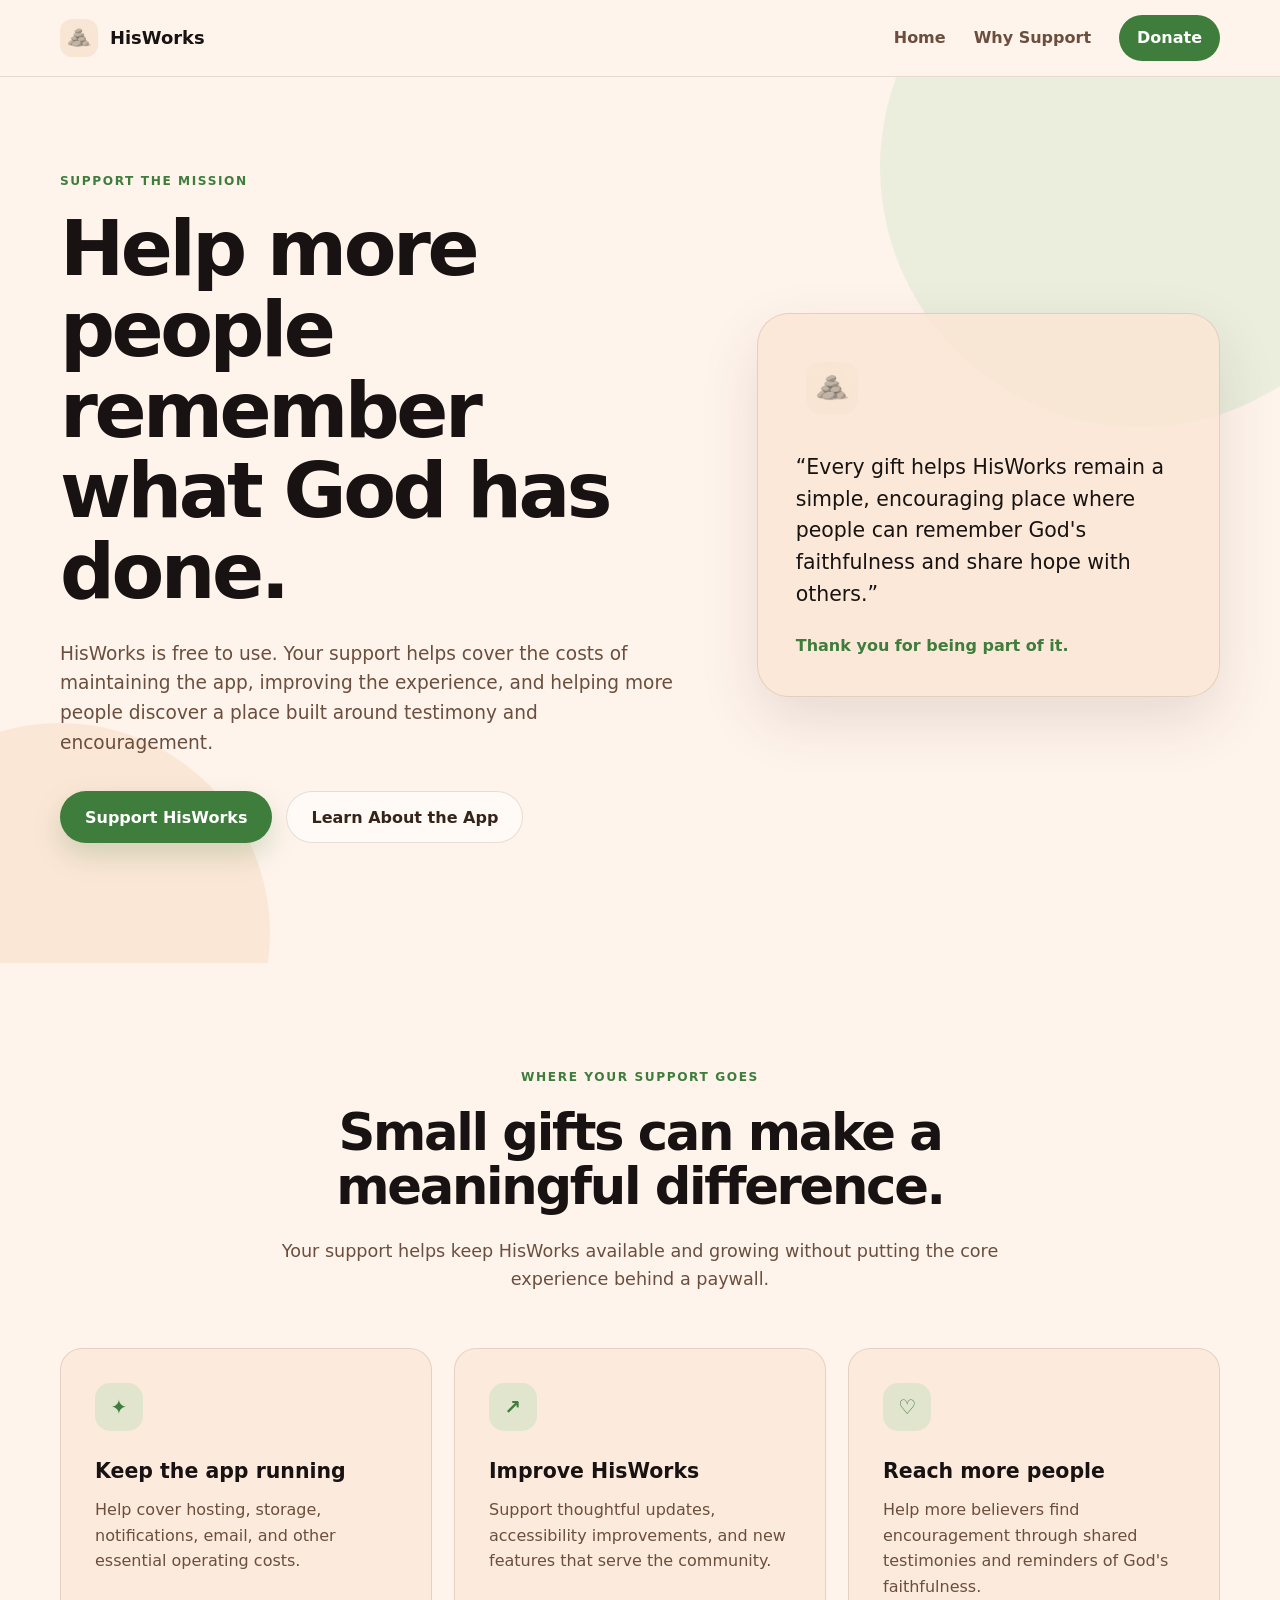
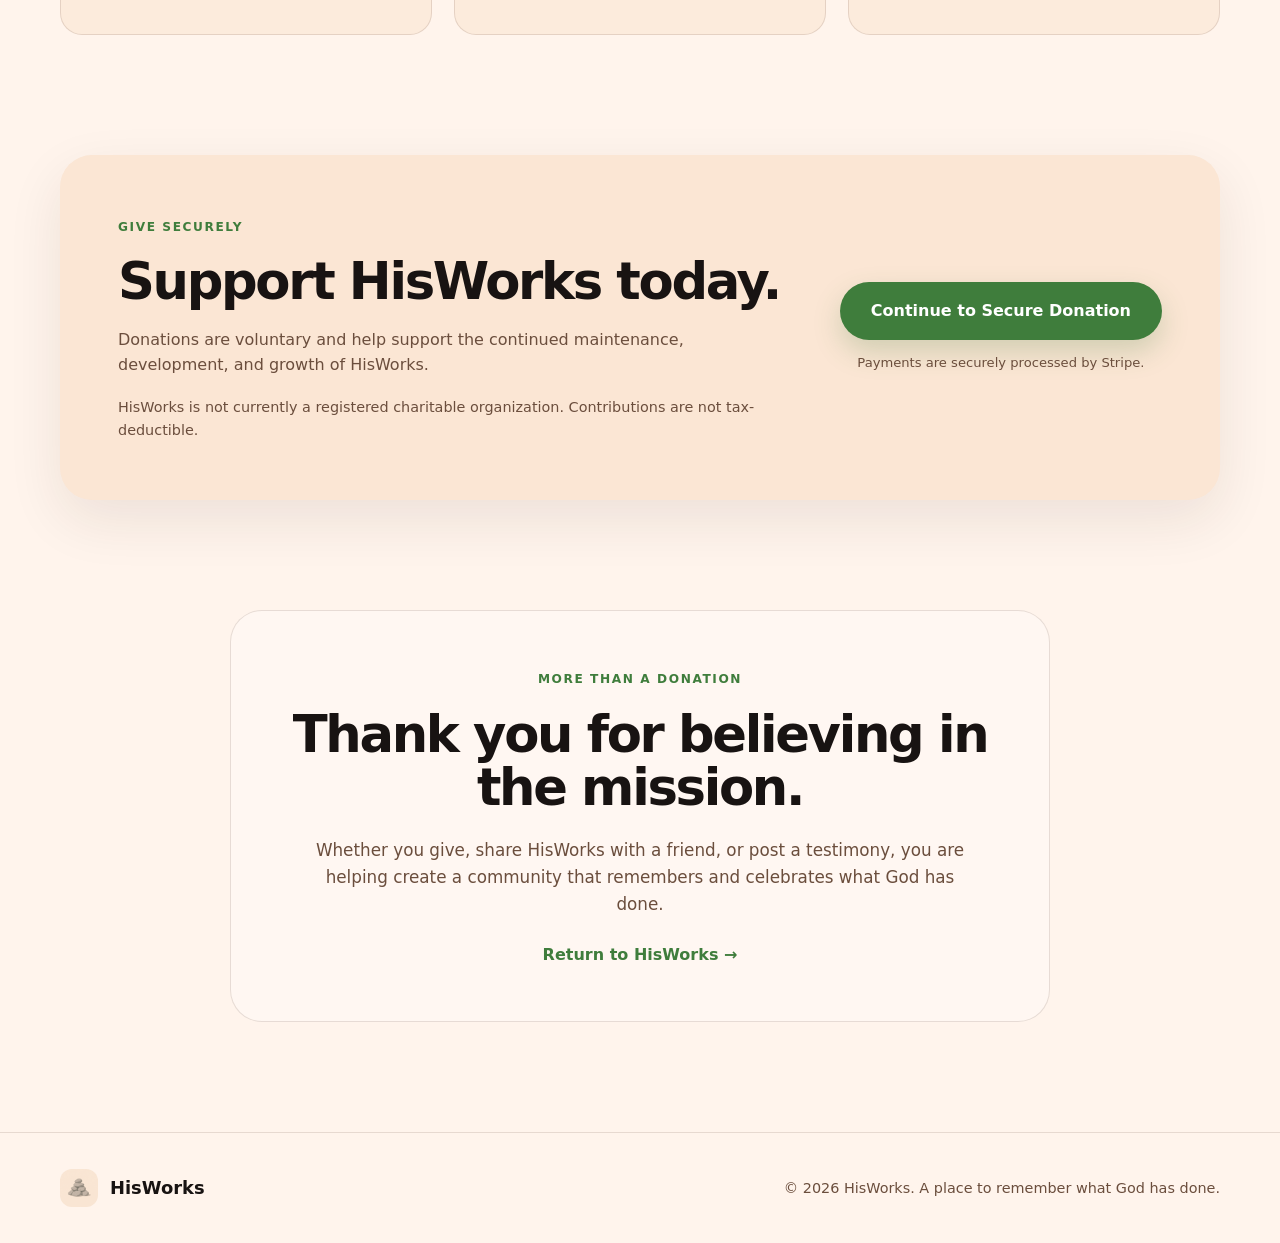
==== donate.html @ 077226a1 "donate page" ====
<!DOCTYPE html>
<html lang="en">
  <head>
    <meta charset="UTF-8" />
    <meta name="viewport" content="width=device-width, initial-scale=1.0" />
    <meta
      name="description"
      content="Support HisWorks and help more people remember and share what God has done."
    />
    <link rel="icon" href="assets/favicon.ico" type="image/x-icon" />
    <link rel="stylesheet" type="text/css" href="style.css" />
    <link rel="stylesheet" type="text/css" href="donate-style.css" />
    <title>Support HisWorks</title>
  </head>

  <body>
    <header class="site-header">
      <div class="container header-inner">
        <a class="brand" href="/" aria-label="HisWorks home">
          <img
            class="brand-logo"
            src="assets/icon2-1024x1024.png"
            alt="HisWorks logo, an altar of rocks"
          />
          <span>HisWorks</span>
        </a>

        <nav class="site-nav" aria-label="Main navigation">
          <a href="/">Home</a>
          <a href="#why-support">Why Support</a>
          <a
            class="nav-button"
            href="https://donate.stripe.com/7sYaEY1kb5Ebe15gxE6AM00"
            target="_blank"
            rel="noopener noreferrer"
            >Donate</a
          >
        </nav>
      </div>
    </header>

    <main>
      <section class="donate-hero">
        <div class="donate-orb donate-orb-one"></div>
        <div class="donate-orb donate-orb-two"></div>

        <div class="container donate-hero-inner">
          <div class="donate-copy">
            <span class="eyebrow">Support the mission</span>
            <h1>Help more people remember what God has done.</h1>
            <p>
              HisWorks is free to use. Your support helps cover the costs of
              maintaining the app, improving the experience, and helping more
              people discover a place built around testimony and encouragement.
            </p>

            <div class="hero-actions">
              <a
                class="button button-primary"
                href="https://donate.stripe.com/7sYaEY1kb5Ebe15gxE6AM00"
                target="_blank"
                rel="noopener noreferrer"
                >Support HisWorks</a
              >
              <a class="button button-secondary" href="/"
                >Learn About the App</a
              >
            </div>
          </div>

          <aside class="support-card" aria-label="A message of thanks">
            <div class="support-icon">
              <img
                src="assets/icon2-1024x1024.png"
                alt="HisWorks logo, an altar of rocks"
              />
            </div>
            <p class="support-quote">
              “Every gift helps HisWorks remain a simple, encouraging place
              where people can remember God's faithfulness and share hope with
              others.”
            </p>
            <p class="support-thanks">Thank you for being part of it.</p>
          </aside>
        </div>
      </section>

      <section class="section" id="why-support">
        <div class="container narrow">
          <span class="eyebrow">Where your support goes</span>
          <h2>Small gifts can make a meaningful difference.</h2>
          <p class="section-intro">
            Your support helps keep HisWorks available and growing without
            putting the core experience behind a paywall.
          </p>
        </div>

        <div class="container impact-grid">
          <article class="impact-card">
            <div class="impact-icon">✦</div>
            <h3>Keep the app running</h3>
            <p>
              Help cover hosting, storage, notifications, email, and other
              essential operating costs.
            </p>
          </article>

          <article class="impact-card">
            <div class="impact-icon">↗</div>
            <h3>Improve HisWorks</h3>
            <p>
              Support thoughtful updates, accessibility improvements, and new
              features that serve the community.
            </p>
          </article>

          <article class="impact-card">
            <div class="impact-icon">♡</div>
            <h3>Reach more people</h3>
            <p>
              Help more believers find encouragement through shared testimonies
              and reminders of God's faithfulness.
            </p>
          </article>
        </div>
      </section>

      <section class="donation-section" id="donate">
        <div class="container donation-panel">
          <div class="donation-copy">
            <span class="eyebrow">Give securely</span>
            <h2>Support HisWorks today.</h2>
            <p>
              Donations are voluntary and help support the continued
              maintenance, development, and growth of HisWorks.
            </p>
            <p class="donation-note">
              HisWorks is not currently a registered charitable organization.
              Contributions are not tax-deductible.
            </p>
          </div>

          <div class="donation-action">
            <a
              class="button button-primary button-large"
              href="https://donate.stripe.com/7sYaEY1kb5Ebe15gxE6AM00"
              target="_blank"
              rel="noopener noreferrer"
            >
              Continue to Secure Donation
            </a>
            <span>Payments are securely processed by Stripe.</span>
          </div>
        </div>
      </section>

      <section class="thank-you-section">
        <div class="container thank-you-card">
          <span class="eyebrow">More than a donation</span>
          <h2>Thank you for believing in the mission.</h2>
          <p>
            Whether you give, share HisWorks with a friend, or post a testimony,
            you are helping create a community that remembers and celebrates
            what God has done.
          </p>
          <a class="text-link" href="/">Return to HisWorks →</a>
        </div>
      </section>
    </main>

    <footer class="site-footer">
      <div class="container footer-inner">
        <a class="brand" href="/">
          <img
            class="brand-logo"
            src="assets/icon2-1024x1024.png"
            alt="HisWorks logo, an altar of rocks"
          />
          <span>HisWorks</span>
        </a>
        <p>© 2026 HisWorks. A place to remember what God has done.</p>
      </div>
    </footer>
  </body>
</html>
---- style.css ----
:root {
  --background: #fff4ec;
  --surface: #fbe6d4;
  --surface-soft: #efd9c5;
  --dark: #181312;
  --ink: #36241a;
  --ink-muted: #6b4e3d;
  --primary: #3f7d3c;
  --primary-soft: #a6d8aa;
  --logo-background: #fce7cf;
  --white: #ffffff;
  --border: rgba(107, 78, 61, 0.16);
  --shadow: 0 24px 60px rgba(54, 36, 26, 0.12);
  --container: 1160px;
}

* {
  box-sizing: border-box;
}
html {
  scroll-behavior: smooth;
}
body {
  margin: 0;
  font-family: Inter, ui-sans-serif, system-ui, -apple-system,
    BlinkMacSystemFont, "Segoe UI", sans-serif;
  color: var(--ink);
  background: var(--background);
  line-height: 1.6;
}
img {
  display: block;
  max-width: 100%;
}
a {
  color: inherit;
  text-decoration: none;
}
.container {
  width: min(calc(100% - 40px), var(--container));
  margin: 0 auto;
}
.narrow {
  max-width: 760px;
  text-align: center;
}

.site-header {
  position: sticky;
  top: 0;
  z-index: 20;
  background: rgba(255, 244, 236, 0.88);
  border-bottom: 1px solid var(--border);
  backdrop-filter: blur(16px);
}
.header-inner {
  min-height: 76px;
  display: flex;
  align-items: center;
  justify-content: space-between;
  gap: 24px;
}
.brand {
  display: inline-flex;
  align-items: center;
  gap: 12px;
  color: var(--dark);
  font-size: 1.12rem;
  font-weight: 800;
}
.brand-logo {
  width: 38px;
  height: 38px;
  border-radius: 12px;
  background: var(--logo-background);
}
.site-nav {
  display: flex;
  align-items: center;
  gap: 28px;
  color: var(--ink-muted);
  font-weight: 650;
}
.site-nav a:hover {
  color: var(--primary);
}
.nav-button {
  padding: 10px 18px;
  color: var(--white) !important;
  background: var(--primary);
  border-radius: 999px;
}

.hero {
  position: relative;
  overflow: hidden;
  padding: 50px 0 110px;
}
.hero::before {
  content: "";
  position: absolute;
  top: -160px;
  right: -120px;
  width: 520px;
  height: 520px;
  border-radius: 50%;
  background: rgba(166, 216, 170, 0.22);

  animation: heroFloat 12s ease-in-out infinite;
  will-change: transform;
}
.hero-grid {
  position: relative;
  display: grid;
  grid-template-columns: 1.02fr 0.98fr;
  align-items: center;
  gap: 70px;
}
.eyebrow {
  display: inline-block;
  margin-bottom: 18px;
  color: var(--primary);
  font-size: 0.76rem;
  font-weight: 800;
  letter-spacing: 0.13em;
  text-transform: uppercase;
}
.hero h1,
.section h2,
.cta-card h2 {
  margin: 0;
  color: var(--dark);
  letter-spacing: -0.045em;
  line-height: 1.05;
}
.hero h1 {
  max-width: 680px;
  font-size: clamp(3.1rem, 6vw, 5.9rem);
}
.hero-copy > p {
  max-width: 610px;
  margin: 26px 0 0;
  color: var(--ink-muted);
  font-size: 1.16rem;
}
.hero-actions {
  display: flex;
  flex-wrap: wrap;
  gap: 14px;
  margin-top: 34px;
}
.button {
  display: inline-flex;
  min-height: 52px;
  align-items: center;
  justify-content: center;
  padding: 0 24px;
  border: 1px solid transparent;
  border-radius: 999px;
  font-weight: 750;
  transition: transform 160ms ease, background 160ms ease;
}
.button:hover {
  transform: translateY(-2px);
}
.button-primary {
  color: var(--white);
  background: var(--primary);
  box-shadow: 0 12px 28px rgba(63, 125, 60, 0.22);
}
.button-primary:hover {
  background: #346d32;
}
.button-secondary {
  color: var(--ink);
  background: rgba(255, 255, 255, 0.5);
  border-color: var(--border);
}
.hero-note {
  margin-top: 18px !important;
  font-size: 0.9rem !important;
}

.hero-visual {
  position: relative;
  min-height: 570px;
}
.phone {
  position: absolute;
  width: 260px;
  padding: 12px;
  border: 1px solid rgba(54, 36, 26, 0.14);
  border-radius: 38px;
  background: var(--dark);
  box-shadow: var(--shadow);
  transition: transform 350ms cubic-bezier(0.22, 1, 0.36, 1),
    box-shadow 350ms ease;
}
.phone::before {
  content: "";
  position: absolute;
  top: 15px;
  left: 50%;
  width: 84px;
  height: 20px;
  border-radius: 999px;
  background: var(--dark);
  transform: translateX(-50%);
  z-index: 2;
}
.phone-screen {
  height: 520px;
  overflow: hidden;
  padding-top: 38px;
  border-radius: 28px;
  background: var(--background);
}
.phone-back {
  top: 44px;
  left: 10px;
  transform: rotate(-7deg);
}
.phone-front {
  top: 0;
  right: 10px;
  z-index: 2;
  transform: rotate(5deg);
}
.hero-visual:hover .phone-back {
  transform: translate(-20px, -4px) rotate(-10deg);
  box-shadow: 0 30px 70px rgba(54, 36, 26, 0.18);
}
.hero-visual:hover .phone-front {
  transform: translate(20px, -12px) rotate(8deg);
  box-shadow: 0 35px 80px rgba(54, 36, 26, 0.22);
}
.soft-screen {
  padding: 55px 16px 18px;
}
.mini-heading {
  margin-bottom: 18px;
  text-align: center;
  font-size: 0.88rem;
  font-weight: 800;
}
.mini-card {
  margin-bottom: 14px;
  padding: 16px;
  border-radius: 18px;
  background: rgba(239, 217, 197, 0.52);
}
.mini-card p {
  margin: 6px 0 12px;
  font-size: 0.82rem;
  line-height: 1.45;
}
.mini-date {
  color: var(--ink-muted);
  font-size: 0.68rem;
}
.mini-tag {
  display: inline-block;
  margin: 2px 4px 0 0;
  padding: 4px 8px;
  color: var(--primary);
  background: rgba(166, 216, 170, 0.28);
  border-radius: 999px;
  font-size: 0.62rem;
  font-weight: 700;
}
.feed-mark {
  display: grid;
  height: 54px;
  place-items: center;
  border-bottom: 1px solid var(--border);
}
.feed-mark img {
  width: 32px;
  height: 32px;
  border-radius: 10px;
  background: var(--logo-background);
}
.feed-post {
  display: grid;
  grid-template-columns: 36px 1fr;
  gap: 10px;
  padding: 15px 12px;
  border-bottom: 1px solid var(--border);
  font-size: 0.7rem;
}
.feed-post strong {
  display: inline-block;
  margin-right: 4px;
  font-size: 0.76rem;
}
.feed-post span {
  color: var(--ink-muted);
}
.feed-post p {
  margin: 4px 0 8px;
  font-size: 0.74rem;
  line-height: 1.45;
}
.avatar {
  width: 36px;
  height: 36px;
  border-radius: 50%;
  background: linear-gradient(135deg, var(--primary-soft), var(--surface-soft));
}
.avatar-two {
  background: linear-gradient(135deg, var(--surface-soft), var(--primary));
}
.photo-placeholder {
  height: 150px;
  margin-top: 9px;
  border-radius: 14px;
  background: linear-gradient(rgba(24, 19, 18, 0.08), rgba(24, 19, 18, 0.08)),
    linear-gradient(135deg, #9eb58f, #d9c4ae);
}
.post-actions {
  color: var(--primary);
  font-weight: 800;
}
.hero-glow {
  position: absolute;
  inset: 90px 30px 30px;
  border-radius: 50%;
  background: rgba(251, 230, 212, 0.9);
  filter: blur(48px);
  z-index: -1;
  transition: transform 350ms ease, opacity 350ms ease;
}
.hero-visual:hover .hero-glow {
  transform: scale(1.08);
  opacity: 0.8;
}
.section {
  padding: 100px 0;
}
.section h2,
.cta-card h2 {
  font-size: clamp(2.2rem, 4vw, 4rem);
}
.section-intro {
  margin: 24px auto 0;
  color: var(--ink-muted);
  font-size: 1.1rem;
}
#about {
  padding-bottom: 10px;
}
.feature-grid {
  display: grid;
  grid-template-columns: repeat(3, 1fr);
  gap: 22px;
}
.feature-card {
  padding: 34px;
  border: 1px solid var(--border);
  border-radius: 22px;
  background: rgba(251, 230, 212, 0.68);
}
.feature-icon {
  display: grid;
  width: 48px;
  height: 48px;
  margin-bottom: 24px;
  place-items: center;
  color: var(--primary);
  background: rgba(166, 216, 170, 0.3);
  border-radius: 15px;
  font-size: 1.25rem;
  font-weight: 800;
}
.feature-card h3 {
  margin: 0 0 10px;
  color: var(--dark);
  font-size: 1.28rem;
}
.feature-card p {
  margin: 0;
  color: var(--ink-muted);
}

.cta-section {
  padding: 30px 0 110px;
}
.cta-card {
  display: flex;
  align-items: center;
  justify-content: space-between;
  gap: 44px;
  padding: 56px;
  border-radius: 32px;
  background: var(--surface);
  box-shadow: 0 18px 50px rgba(54, 36, 26, 0.08);
}
.cta-card > div {
  max-width: 700px;
}
.cta-card p {
  margin: 18px 0 0;
  color: var(--ink-muted);
}
.cta-card .button {
  flex: 0 0 auto;
}
.site-footer {
  border-top: 1px solid var(--border);
}
.footer-inner {
  min-height: 110px;
  display: flex;
  align-items: center;
  justify-content: space-between;
  gap: 30px;
}
.footer-inner p {
  margin: 0;
  color: var(--ink-muted);
  font-size: 0.9rem;
}

@media (max-width: 900px) {
  .hero {
    padding-top: 72px;
  }
  .hero-grid {
    grid-template-columns: 1fr;
    gap: 54px;
  }
  .hero-copy {
    text-align: center;
  }
  .hero-copy > p {
    margin-right: auto;
    margin-left: auto;
  }
  .hero-actions {
    justify-content: center;
  }
  .hero-visual {
    width: min(100%, 560px);
    margin: 0 auto;
  }
  .feature-grid {
    grid-template-columns: 1fr;
  }
  .cta-card {
    align-items: flex-start;
    flex-direction: column;
  }
}

@media (max-width: 640px) {
  .container {
    width: min(calc(100% - 28px), var(--container));
  }
  .site-nav > a:not(.nav-button) {
    display: none;
  }
  .hero {
    padding: 58px 0 80px;
  }
  .hero h1 {
    font-size: clamp(2.65rem, 14vw, 4.1rem);
  }
  .hero-copy > p {
    font-size: 1rem;
  }
  .hero-actions {
    flex-direction: column;
  }
  .button {
    width: 100%;
  }
  .hero-visual {
    min-height: 510px;
  }
  .phone {
    width: 220px;
  }
  .phone-screen {
    height: 450px;
  }
  .phone-back {
    left: -4px;
  }
  .phone-front {
    right: -4px;
  }
  .section {
    padding: 76px 0;
  }
  .feature-card,
  .cta-card {
    padding: 28px;
  }
  .footer-inner {
    padding: 28px 0;
    align-items: flex-start;
    flex-direction: column;
  }
}

@keyframes heroFloat {
  0% {
    transform: translate3d(0, 0, 0) scale(1);
  }

  50% {
    transform: translate3d(12px, 28px, 0) scale(1.04);
  }

  100% {
    transform: translate3d(0, 0, 0) scale(1);
  }
}
---- donate-style.css ----
/* ========================================
   Donate page
======================================== */

.donate-hero {
  position: relative;
  overflow: hidden;
  padding: 90px 0 120px;
}

.donate-hero-inner {
  position: relative;
  z-index: 2;
  display: grid;
  grid-template-columns: 1.15fr 0.85fr;
  align-items: center;
  gap: 70px;
}

.donate-copy h1,
.donation-copy h2,
.thank-you-card h2 {
  margin: 0;
  color: var(--dark);
  letter-spacing: -0.045em;
  line-height: 1.05;
}

.donate-copy h1 {
  max-width: 760px;
  font-size: clamp(3.1rem, 6vw, 5.9rem);
}

.donate-copy > p {
  max-width: 660px;
  margin: 26px 0 0;
  color: var(--ink-muted);
  font-size: 1.16rem;
}

/* Support message card */

.support-card {
  position: relative;
  padding: 38px;
  border: 1px solid var(--border);
  border-radius: 32px;
  background: rgba(251, 230, 212, 0.82);
  box-shadow: var(--shadow);
  transition: transform 350ms cubic-bezier(0.22, 1, 0.36, 1),
    box-shadow 350ms ease;
}

.support-card:hover {
  transform: translateY(-8px) rotate(1deg);
  box-shadow: 0 34px 80px rgba(54, 36, 26, 0.16);
}

.support-icon {
  display: grid;
  width: 72px;
  height: 72px;
  margin-bottom: 28px;
  place-items: center;
  border-radius: 22px;
}

.support-icon img {
  width: 52px;
  height: 52px;
  border-radius: 14px;
}

.support-quote {
  margin: 0;
  color: var(--dark);
  font-size: 1.28rem;
  line-height: 1.55;
}

.support-thanks {
  margin: 22px 0 0;
  color: var(--primary);
  font-weight: 800;
}

/* Floating donate hero shapes */

.donate-orb {
  position: absolute;
  border-radius: 50%;
  pointer-events: none;
  will-change: transform;
}

.donate-orb-one {
  top: -170px;
  right: -120px;
  width: 520px;
  height: 520px;
  background: rgba(166, 216, 170, 0.22);
  animation: donateFloat 12s ease-in-out infinite;
}

.donate-orb-two {
  bottom: -180px;
  left: -150px;
  width: 420px;
  height: 420px;
  background: rgba(251, 230, 212, 0.9);
  animation: donateFloatReverse 15s ease-in-out infinite;
}

/* Impact cards */

.impact-grid {
  display: grid;
  grid-template-columns: repeat(3, 1fr);
  gap: 22px;
  margin-top: 54px;
}

.impact-card {
  padding: 34px;
  border: 1px solid var(--border);
  border-radius: 22px;
  background: rgba(251, 230, 212, 0.68);
  transition: transform 220ms ease, box-shadow 220ms ease;
}

.impact-card:hover {
  transform: translateY(-6px);
  box-shadow: 0 18px 44px rgba(54, 36, 26, 0.08);
}

.impact-icon {
  display: grid;
  width: 48px;
  height: 48px;
  margin-bottom: 24px;
  place-items: center;
  color: var(--primary);
  background: rgba(166, 216, 170, 0.3);
  border-radius: 15px;
  font-size: 1.25rem;
  font-weight: 800;
}

.impact-card h3 {
  margin: 0 0 10px;
  color: var(--dark);
  font-size: 1.28rem;
}

.impact-card p {
  margin: 0;
  color: var(--ink-muted);
}

/* Donation call to action */

.donation-section {
  padding: 20px 0 110px;
}

.donation-panel {
  display: flex;
  align-items: center;
  justify-content: space-between;
  gap: 54px;
  padding: 58px;
  border-radius: 32px;
  background: var(--surface);
  box-shadow: 0 20px 55px rgba(54, 36, 26, 0.09);
}

.donation-copy {
  max-width: 680px;
}

.donation-copy h2,
.thank-you-card h2 {
  font-size: clamp(2.2rem, 4vw, 4rem);
}

.donation-copy > p {
  margin: 18px 0 0;
  color: var(--ink-muted);
}

.donation-note {
  font-size: 0.9rem;
}

.donation-action {
  flex: 0 0 auto;
  display: flex;
  align-items: center;
  flex-direction: column;
  gap: 12px;
}

.donation-action span {
  color: var(--ink-muted);
  font-size: 0.82rem;
}

.button-large {
  min-height: 58px;
  padding-right: 30px;
  padding-left: 30px;
}

/* Thank-you section */

.thank-you-section {
  padding: 0 0 110px;
}

.thank-you-card {
  max-width: 820px;
  padding: 54px;
  text-align: center;
  border: 1px solid var(--border);
  border-radius: 32px;
  background: rgba(255, 255, 255, 0.3);
}

.thank-you-card p {
  max-width: 650px;
  margin: 22px auto 0;
  color: var(--ink-muted);
  font-size: 1.05rem;
}

.text-link {
  display: inline-block;
  margin-top: 24px;
  color: var(--primary);
  font-weight: 800;
}

.text-link:hover {
  text-decoration: underline;
}

/* Donate page animations */

@keyframes donateFloat {
  0%,
  100% {
    transform: translate3d(0, 0, 0) scale(1);
  }

  50% {
    transform: translate3d(-18px, 20px, 0) scale(1.04);
  }
}

@keyframes donateFloatReverse {
  0%,
  100% {
    transform: translate3d(0, 0, 0);
  }

  50% {
    transform: translate3d(18px, -16px, 0);
  }
}

@media (max-width: 640px) {
  .donate-hero {
    padding: 58px 0 80px;
  }

  .donate-copy h1 {
    font-size: clamp(2.65rem, 14vw, 4.1rem);
  }

  .donate-copy > p {
    font-size: 1rem;
  }

  .support-card,
  .impact-card,
  .donation-panel,
  .thank-you-card {
    padding: 28px;
  }

  .donation-action span {
    text-align: center;
  }
}
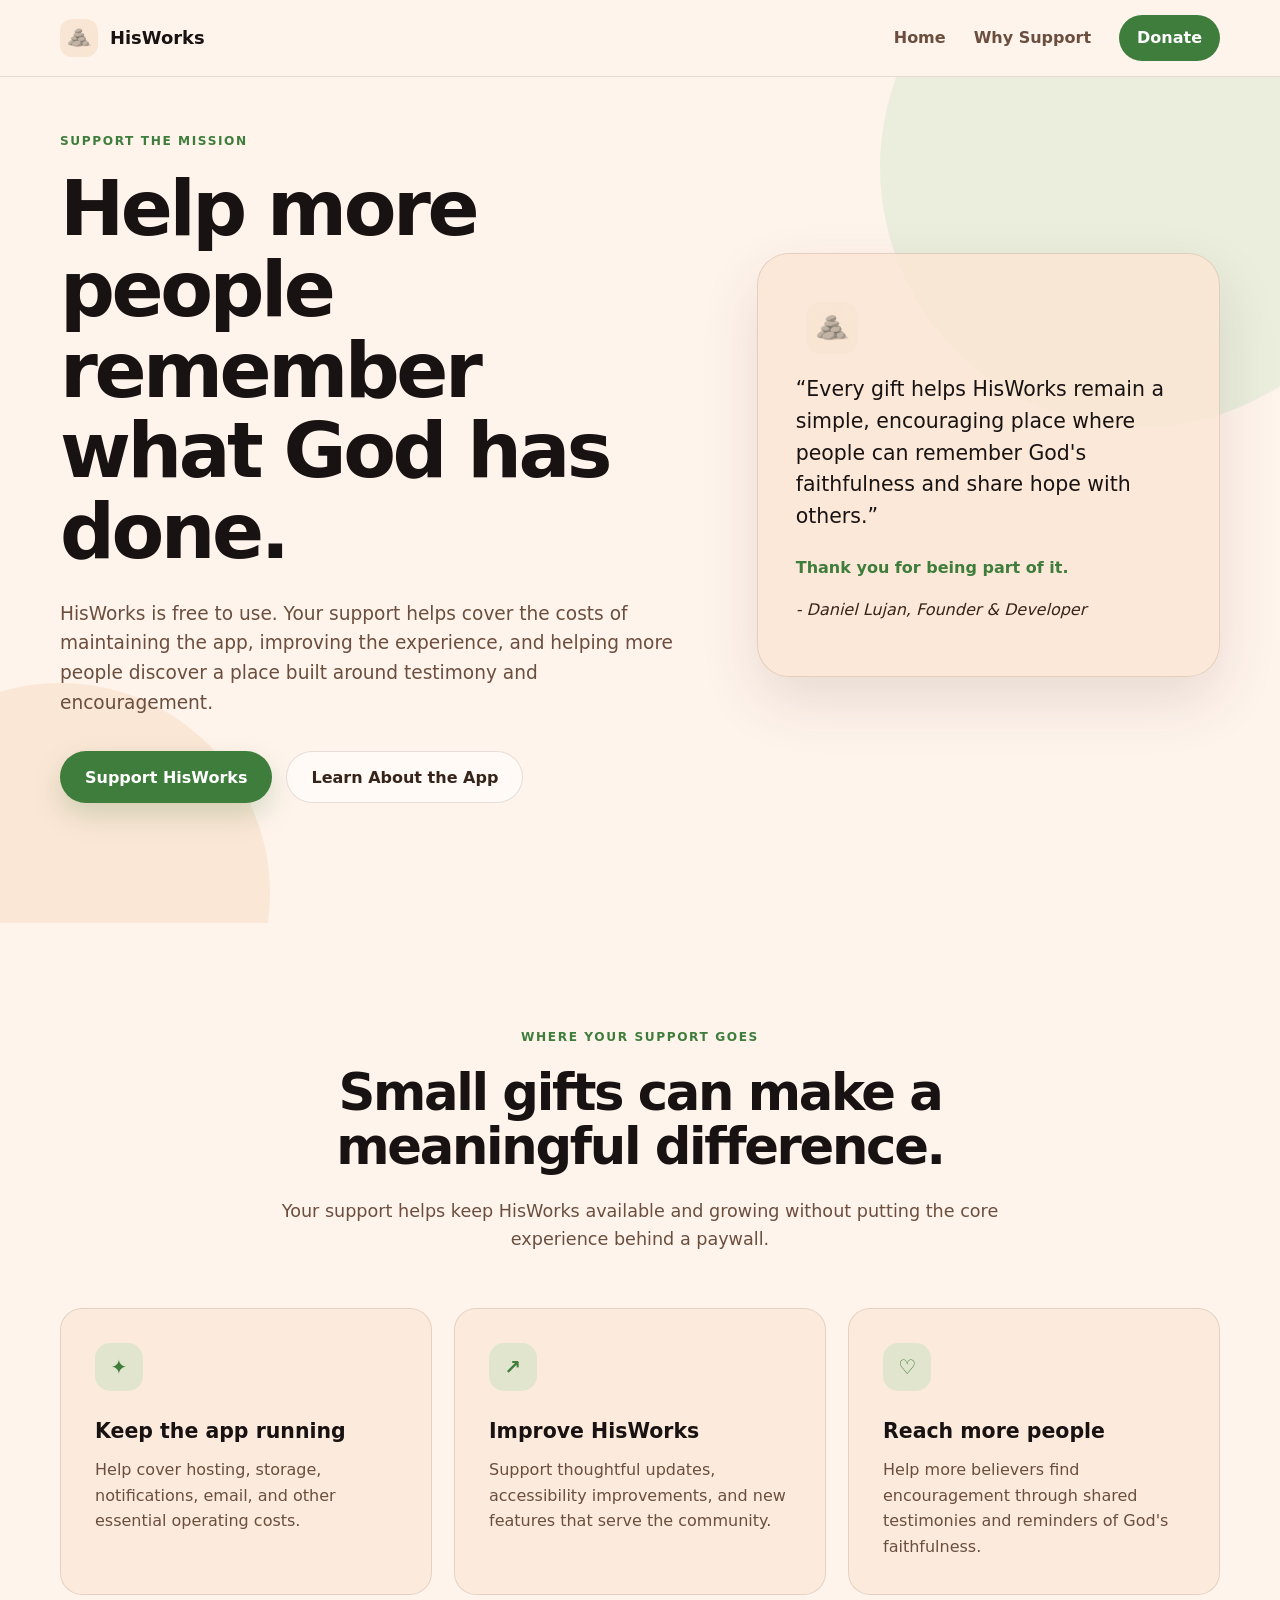
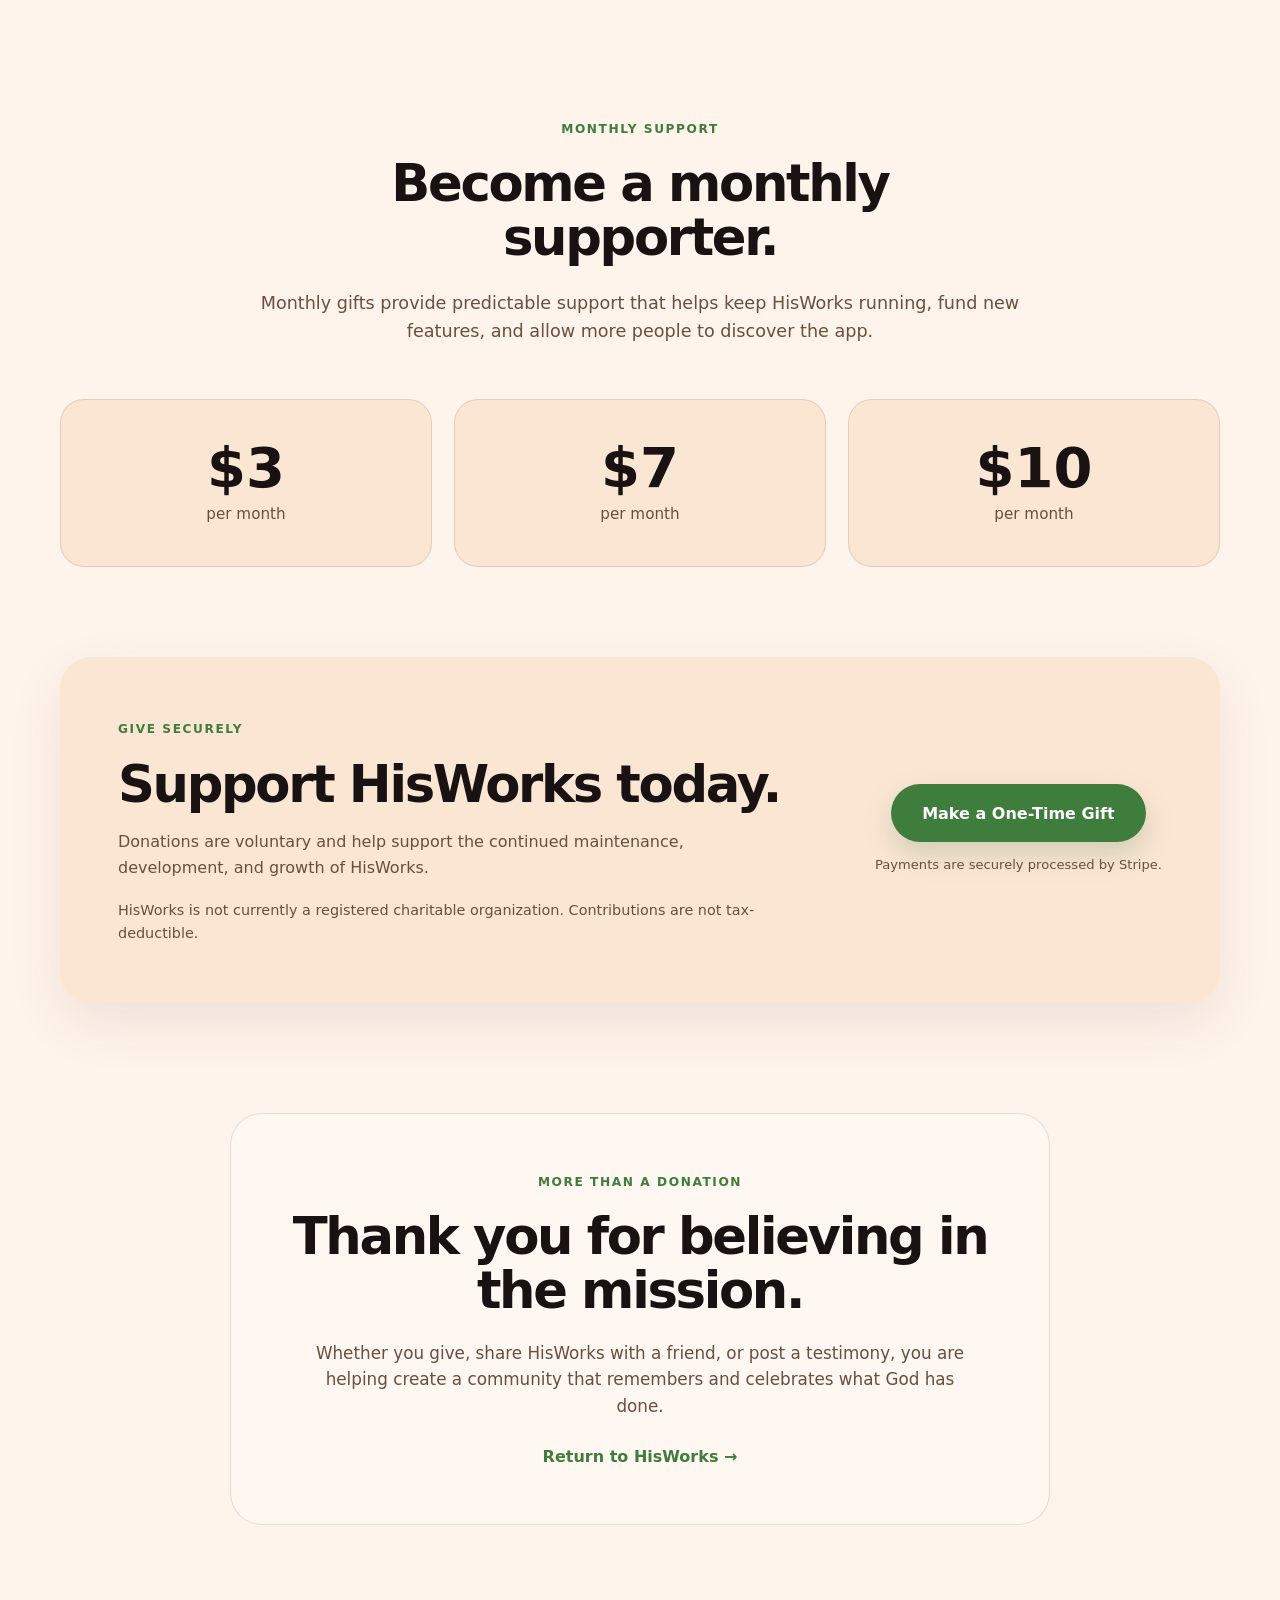
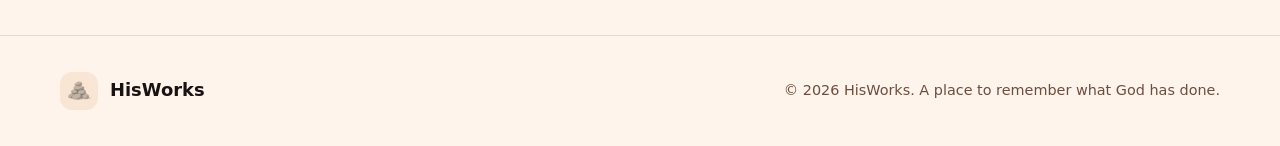
==== commit f9eb5c75: "monthly donation section" ====
--- a/donate.html
+++ b/donate.html
@@ -55,11 +55,7 @@
             </p>
 
             <div class="hero-actions">
-              <a
-                class="button button-primary"
-                href="https://donate.stripe.com/7sYaEY1kb5Ebe15gxE6AM00"
-                target="_blank"
-                rel="noopener noreferrer"
+              <a class="button button-primary" href="#monthly-support"
                 >Support HisWorks</a
               >
               <a class="button button-secondary" href="/"
@@ -81,6 +77,7 @@
               others.”
             </p>
             <p class="support-thanks">Thank you for being part of it.</p>
+            <p><em>- Daniel Lujan, Founder & Developer</em></p>
           </aside>
         </div>
       </section>
@@ -125,6 +122,52 @@
         </div>
       </section>
 
+      <section class="monthly-support-section section" id="monthly-support">
+        <div class="container">
+          <div class="narrow">
+            <span class="eyebrow">Monthly Support</span>
+            <h2>Become a monthly supporter.</h2>
+            <p class="section-intro">
+              Monthly gifts provide predictable support that helps keep HisWorks
+              running, fund new features, and allow more people to discover the
+              app.
+            </p>
+          </div>
+
+          <div class="monthly-grid">
+            <a
+              class="monthly-card"
+              href="https://donate.stripe.com/dRm28saUL3w3f590yG6AM01"
+              target="_blank"
+              rel="noopener noreferrer"
+            >
+              <span class="price">$3</span>
+              <span class="frequency">per month</span>
+            </a>
+
+            <a
+              class="monthly-card"
+              href="https://donate.stripe.com/8x23cwaUL3w35uzepw6AM02"
+              target="_blank"
+              rel="noopener noreferrer"
+            >
+              <span class="price">$7</span>
+              <span class="frequency">per month</span>
+            </a>
+
+            <a
+              class="monthly-card"
+              href="https://donate.stripe.com/6oUeVe1kbgiP7CHbdk6AM03"
+              target="_blank"
+              rel="noopener noreferrer"
+            >
+              <span class="price">$10</span>
+              <span class="frequency">per month</span>
+            </a>
+          </div>
+        </div>
+      </section>
+
       <section class="donation-section" id="donate">
         <div class="container donation-panel">
           <div class="donation-copy">
@@ -147,7 +190,7 @@
               target="_blank"
               rel="noopener noreferrer"
             >
-              Continue to Secure Donation
+              Make a One-Time Gift
             </a>
             <span>Payments are securely processed by Stripe.</span>
           </div>
--- a/donate-style.css
+++ b/donate-style.css
@@ -5,7 +5,7 @@
 .donate-hero {
   position: relative;
   overflow: hidden;
-  padding: 90px 0 120px;
+  padding: 50px 0 120px;
 }
 
 .donate-hero-inner {
@@ -60,7 +60,7 @@
   display: grid;
   width: 72px;
   height: 72px;
-  margin-bottom: 28px;
+  margin-bottom: 10px;
   place-items: center;
   border-radius: 22px;
 }
@@ -211,6 +211,64 @@
   padding-left: 30px;
 }
 
+/* Monthly section */
+
+.monthly-support-section {
+  padding: 20px 0 70px;
+}
+
+.monthly-support-section .narrow {
+  margin: 0 auto;
+}
+
+.monthly-grid {
+  display: grid;
+  grid-template-columns: repeat(3, 1fr);
+  gap: 22px;
+  margin-top: 54px;
+}
+
+.monthly-card {
+  position: relative;
+  display: flex;
+  flex-direction: column;
+  justify-content: center;
+  align-items: center;
+  padding: 40px 32px;
+  text-align: center;
+
+  border: 1px solid var(--border);
+  border-radius: 24px;
+
+  background: var(--surface);
+  transition: transform 220ms ease, box-shadow 220ms ease,
+    border-color 220ms ease;
+}
+
+.monthly-card:hover {
+  transform: translateY(-6px);
+  box-shadow: 0 20px 50px rgba(54, 36, 26, 0.08);
+  border: 1px solid var(--primary);
+}
+
+.price {
+  font-size: 3.5rem;
+  font-weight: 800;
+  line-height: 1;
+  color: var(--dark);
+}
+
+.frequency {
+  margin-top: 6px;
+  color: var(--ink-muted);
+  font-size: 0.95rem;
+}
+
+.monthly-card p {
+  margin-top: 24px;
+  color: var(--ink-muted);
+}
+
 /* Thank-you section */
 
 .thank-you-section {
@@ -268,27 +326,138 @@
   }
 }
 
+/* ========================================
+   Donate page responsive styles
+   Keep these at the bottom of the file
+======================================== */
+
+@media (max-width: 900px) {
+  .donate-hero {
+    padding: 72px 0 90px;
+  }
+
+  .donate-hero-inner {
+    grid-template-columns: minmax(0, 1fr);
+    gap: 48px;
+  }
+
+  .donate-copy {
+    width: 100%;
+    text-align: center;
+  }
+
+  .donate-copy h1 {
+    margin-right: auto;
+    margin-left: auto;
+  }
+
+  .donate-copy > p {
+    margin-right: auto;
+    margin-left: auto;
+  }
+
+  .donate-copy .hero-actions {
+    justify-content: center;
+  }
+
+  .support-card {
+    width: min(100%, 620px);
+    margin: 0 auto;
+  }
+
+  .impact-grid {
+    grid-template-columns: minmax(0, 1fr);
+  }
+
+  .donation-panel {
+    align-items: flex-start;
+    flex-direction: column;
+    width: 100%;
+  }
+
+  .donation-copy {
+    width: 100%;
+    max-width: none;
+  }
+
+  .donation-action {
+    align-items: stretch;
+    width: 100%;
+  }
+
+  .donation-action .button {
+    width: 100%;
+  }
+
+  .monthly-grid {
+    grid-template-columns: 1fr;
+  }
+}
+
 @media (max-width: 640px) {
   .donate-hero {
-    padding: 58px 0 80px;
+    padding: 52px 0 72px;
+  }
+
+  .donate-hero-inner {
+    gap: 36px;
   }
 
   .donate-copy h1 {
-    font-size: clamp(2.65rem, 14vw, 4.1rem);
+    font-size: clamp(2.6rem, 13vw, 4rem);
   }
 
   .donate-copy > p {
     font-size: 1rem;
+  }
+
+  .donate-copy .hero-actions {
+    align-items: stretch;
+    flex-direction: column;
+  }
+
+  .donate-copy .hero-actions .button {
+    width: 100%;
   }
 
   .support-card,
   .impact-card,
   .donation-panel,
   .thank-you-card {
-    padding: 28px;
-  }
-
-  .donation-action span {
+    padding: 26px;
+  }
+
+  .support-card {
+    border-radius: 24px;
+  }
+
+  .support-quote {
+    font-size: 1.08rem;
+  }
+
+  .impact-grid {
+    gap: 16px;
+    margin-top: 36px;
+  }
+
+  .donation-section {
+    padding: 10px 0 76px;
+  }
+
+  .donation-panel {
+    gap: 32px;
+    border-radius: 24px;
+  }
+
+  .donation-action {
     text-align: center;
   }
-}
+
+  .thank-you-section {
+    padding-bottom: 76px;
+  }
+
+  .thank-you-card {
+    border-radius: 24px;
+  }
+}
